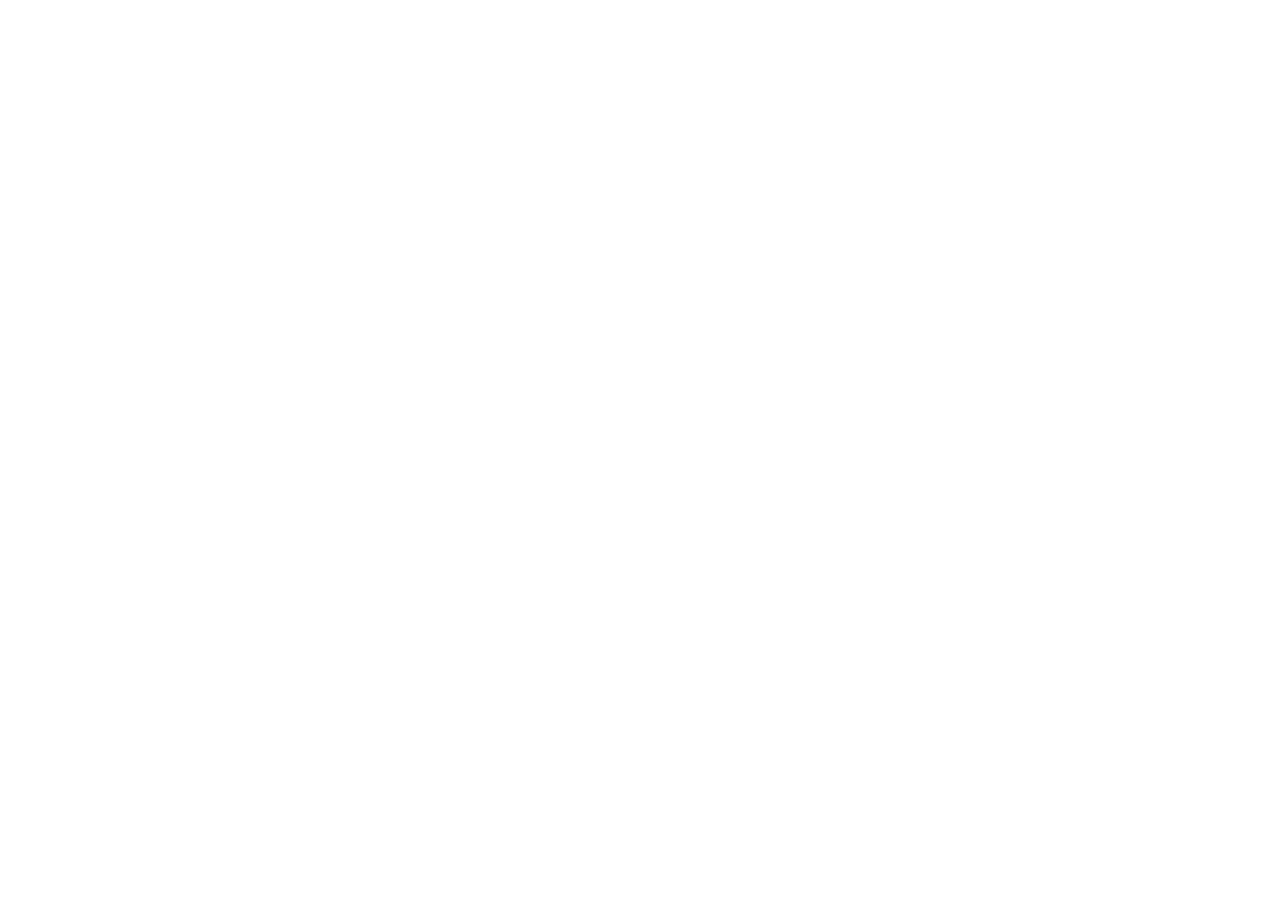
==== index.html @ 1a2c31b8 "init project" ====
<!DOCTYPE html>
<html lang="en">

<head>
    <meta charset="UTF-8">
    <meta name="viewport" content="width=device-width, initial-scale=1.0">
    <title>Document</title>
</head>

<body>

</body>

</html>
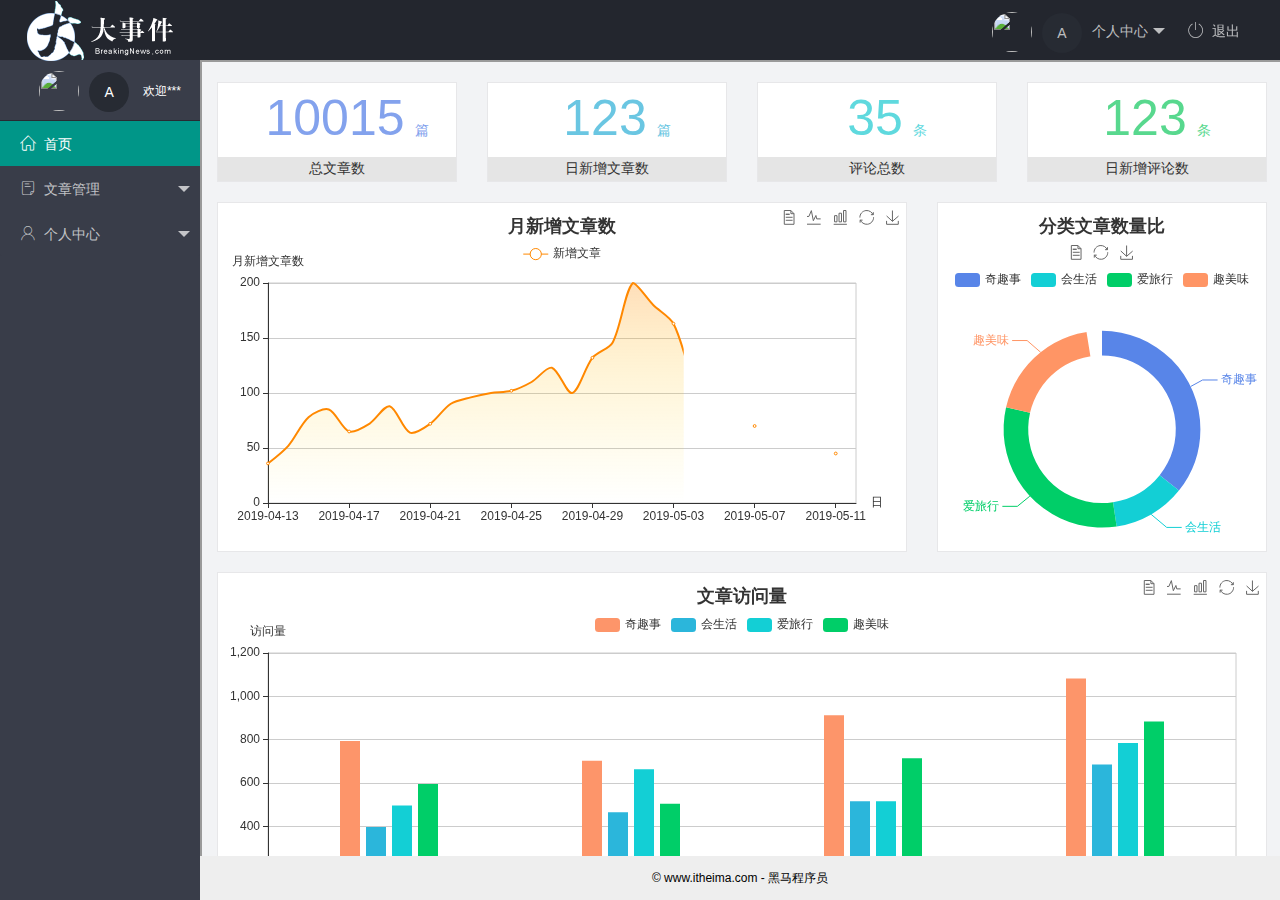
==== commit 92b104f8: "完成了主页功能" ====
--- a/index.html
+++ b/index.html
@@ -5,10 +5,79 @@
     <meta charset="UTF-8">
     <meta name="viewport" content="width=device-width, initial-scale=1.0">
     <title>Document</title>
+    <link rel="stylesheet" href="/assets/lib/layui/css/layui.css">
+    <link rel="stylesheet" href="/assets/fonts/iconfont.css">
+    <link rel="stylesheet" href="/assets/css/index.css">
 </head>
 
-<body>
+<body class="layui-layout-body">
+    <div class="layui-layout layui-layout-admin">
+        <div class="layui-header">
+            <div class="layui-logo"><img src="/assets/images/logo.png" alt=""></div>
+            <!-- 头部区域（可配合layui已有的水平导航） -->
+            <ul class="layui-nav layui-layout-right">
+                <li class="layui-nav-item">
+                    <a href="javascript:;" class="userinfo">
+                        <img src="http://t.cn/RCzsdCq" class="layui-nav-img"><span class="text_img">A</span>个人中心
+                    </a>
+                    <dl class="layui-nav-child">
+                        <dd><a href="">基本资料</a></dd>
+                        <dd><a href="">更换头像</a></dd>
+                        <dd><a href="">重置密码</a></dd>
+                    </dl>
+                </li>
+                <li class="layui-nav-item"><a href="javascript:;" id="exitBtn"><span class="iconfont icon-tuichu"></span>退出</a></li>
+            </ul>
+        </div>
 
+        <div class="layui-side layui-bg-black">
+            <div class="layui-side-scroll">
+                <!-- 左侧导航区域（可配合layui已有的垂直导航） -->
+                <div class="userinfo">
+                    <img src="http://t.cn/RCzsdCq" class="layui-nav-img"><span class="text_img">A</span>
+                    <span id="welcome">欢迎***</span>
+                </div>
+                <ul class="layui-nav layui-nav-tree" lay-filter="test" lay-shrink="all">
+                    <li class="layui-nav-item layui-this"><a href="/home/dashboard.html" target="fm"><span class="iconfont icon-home                     "></span>首页</a></li>
+                    <li class="layui-nav-item ">
+                        <a class="" href="javascript:;"><span class="iconfont icon-16"></span>文章管理</a>
+                        <dl class="layui-nav-child">
+                            <dd><a href="javascript:;"><i class="layui-icon layui-icon-app"></i>文章类别</a></dd>
+                            <dd>
+                                <a href="javascript:;"><i class="layui-icon layui-icon-app"></i>文章列表</a>
+                            </dd>
+                            <dd><a href="javascript:;"><i class="layui-icon layui-icon-app"></i>发布文章</a></dd>
+                        </dl>
+                    </li>
+                    <li class="layui-nav-item ">
+                        <a class="" href="javascript:;"><span class="iconfont icon-user"></span>个人中心</a>
+                        <dl class="layui-nav-child">
+                            <dd><a href="javascript:;"><i class="layui-icon layui-icon-app"></i>基本资料</a></dd>
+                            <dd>
+                                <a href="javascript:;"><i class="layui-icon layui-icon-app"></i>更换头像</a>
+                            </dd>
+                            <dd><a href="javascript:;"><i class="layui-icon layui-icon-app"></i>重置密码</a></dd>
+                        </dl>
+                    </li>
+                </ul>
+            </div>
+        </div>
+
+        <div class="layui-body">
+            <!-- 内容主体区域 -->
+            <iframe src="/home/dashboard.html" name="fm"></iframe>
+        </div>
+
+        <div class="layui-footer">
+            <!-- 底部固定区域 -->
+            © www.itheima.com - 黑马程序员
+        </div>
+    </div>
+    <script src="/assets/lib/layui/layui.all.js"></script>
+    <script src="/assets/lib/jquery.js"></script>
+    <script src="/assets/js/configAjaxOptions.js"></script>
+    <script src="/assets/js/index.js"></script>
 </body>
 
+
 </html>--- a/assets/lib/layui/css/layui.css
+++ b/assets/lib/layui/css/layui.css
@@ -0,0 +1,2 @@
+/** layui-v2.5.5 MIT License By https://www.layui.com */
+ .layui-inline,img{display:inline-block;vertical-align:middle}h1,h2,h3,h4,h5,h6{font-weight:400}.layui-edge,.layui-header,.layui-inline,.layui-main{position:relative}.layui-body,.layui-edge,.layui-elip{overflow:hidden}.layui-btn,.layui-edge,.layui-inline,img{vertical-align:middle}.layui-btn,.layui-disabled,.layui-icon,.layui-unselect{-moz-user-select:none;-webkit-user-select:none;-ms-user-select:none}.layui-elip,.layui-form-checkbox span,.layui-form-pane .layui-form-label{text-overflow:ellipsis;white-space:nowrap}.layui-breadcrumb,.layui-tree-btnGroup{visibility:hidden}blockquote,body,button,dd,div,dl,dt,form,h1,h2,h3,h4,h5,h6,input,li,ol,p,pre,td,textarea,th,ul{margin:0;padding:0;-webkit-tap-highlight-color:rgba(0,0,0,0)}a:active,a:hover{outline:0}img{border:none}li{list-style:none}table{border-collapse:collapse;border-spacing:0}h4,h5,h6{font-size:100%}button,input,optgroup,option,select,textarea{font-family:inherit;font-size:inherit;font-style:inherit;font-weight:inherit;outline:0}pre{white-space:pre-wrap;white-space:-moz-pre-wrap;white-space:-pre-wrap;white-space:-o-pre-wrap;word-wrap:break-word}body{line-height:24px;font:14px Helvetica Neue,Helvetica,PingFang SC,Tahoma,Arial,sans-serif}hr{height:1px;margin:10px 0;border:0;clear:both}a{color:#333;text-decoration:none}a:hover{color:#777}a cite{font-style:normal;*cursor:pointer}.layui-border-box,.layui-border-box *{box-sizing:border-box}.layui-box,.layui-box *{box-sizing:content-box}.layui-clear{clear:both;*zoom:1}.layui-clear:after{content:'\20';clear:both;*zoom:1;display:block;height:0}.layui-inline{*display:inline;*zoom:1}.layui-edge{display:inline-block;width:0;height:0;border-width:6px;border-style:dashed;border-color:transparent}.layui-edge-top{top:-4px;border-bottom-color:#999;border-bottom-style:solid}.layui-edge-right{border-left-color:#999;border-left-style:solid}.layui-edge-bottom{top:2px;border-top-color:#999;border-top-style:solid}.layui-edge-left{border-right-color:#999;border-right-style:solid}.layui-disabled,.layui-disabled:hover{color:#d2d2d2!important;cursor:not-allowed!important}.layui-circle{border-radius:100%}.layui-show{display:block!important}.layui-hide{display:none!important}@font-face{font-family:layui-icon;src:url(../font/iconfont.eot?v=250);src:url(../font/iconfont.eot?v=250#iefix) format('embedded-opentype'),url(../font/iconfont.woff2?v=250) format('woff2'),url(../font/iconfont.woff?v=250) format('woff'),url(../font/iconfont.ttf?v=250) format('truetype'),url(../font/iconfont.svg?v=250#layui-icon) format('svg')}.layui-icon{font-family:layui-icon!important;font-size:16px;font-style:normal;-webkit-font-smoothing:antialiased;-moz-osx-font-smoothing:grayscale}.layui-icon-reply-fill:before{content:"\e611"}.layui-icon-set-fill:before{content:"\e614"}.layui-icon-menu-fill:before{content:"\e60f"}.layui-icon-search:before{content:"\e615"}.layui-icon-share:before{content:"\e641"}.layui-icon-set-sm:before{content:"\e620"}.layui-icon-engine:before{content:"\e628"}.layui-icon-close:before{content:"\1006"}.layui-icon-close-fill:before{content:"\1007"}.layui-icon-chart-screen:before{content:"\e629"}.layui-icon-star:before{content:"\e600"}.layui-icon-circle-dot:before{content:"\e617"}.layui-icon-chat:before{content:"\e606"}.layui-icon-release:before{content:"\e609"}.layui-icon-list:before{content:"\e60a"}.layui-icon-chart:before{content:"\e62c"}.layui-icon-ok-circle:before{content:"\1005"}.layui-icon-layim-theme:before{content:"\e61b"}.layui-icon-table:before{content:"\e62d"}.layui-icon-right:before{content:"\e602"}.layui-icon-left:before{content:"\e603"}.layui-icon-cart-simple:before{content:"\e698"}.layui-icon-face-cry:before{content:"\e69c"}.layui-icon-face-smile:before{content:"\e6af"}.layui-icon-survey:before{content:"\e6b2"}.layui-icon-tree:before{content:"\e62e"}.layui-icon-upload-circle:before{content:"\e62f"}.layui-icon-add-circle:before{content:"\e61f"}.layui-icon-download-circle:before{content:"\e601"}.layui-icon-templeate-1:before{content:"\e630"}.layui-icon-util:before{content:"\e631"}.layui-icon-face-surprised:before{content:"\e664"}.layui-icon-edit:before{content:"\e642"}.layui-icon-speaker:before{content:"\e645"}.layui-icon-down:before{content:"\e61a"}.layui-icon-file:before{content:"\e621"}.layui-icon-layouts:before{content:"\e632"}.layui-icon-rate-half:before{content:"\e6c9"}.layui-icon-add-circle-fine:before{content:"\e608"}.layui-icon-prev-circle:before{content:"\e633"}.layui-icon-read:before{content:"\e705"}.layui-icon-404:before{content:"\e61c"}.layui-icon-carousel:before{content:"\e634"}.layui-icon-help:before{content:"\e607"}.layui-icon-code-circle:before{content:"\e635"}.layui-icon-water:before{content:"\e636"}.layui-icon-username:before{content:"\e66f"}.layui-icon-find-fill:before{content:"\e670"}.layui-icon-about:before{content:"\e60b"}.layui-icon-location:before{content:"\e715"}.layui-icon-up:before{content:"\e619"}.layui-icon-pause:before{content:"\e651"}.layui-icon-date:before{content:"\e637"}.layui-icon-layim-uploadfile:before{content:"\e61d"}.layui-icon-delete:before{content:"\e640"}.layui-icon-play:before{content:"\e652"}.layui-icon-top:before{content:"\e604"}.layui-icon-friends:before{content:"\e612"}.layui-icon-refresh-3:before{content:"\e9aa"}.layui-icon-ok:before{content:"\e605"}.layui-icon-layer:before{content:"\e638"}.layui-icon-face-smile-fine:before{content:"\e60c"}.layui-icon-dollar:before{content:"\e659"}.layui-icon-group:before{content:"\e613"}.layui-icon-layim-download:before{content:"\e61e"}.layui-icon-picture-fine:before{content:"\e60d"}.layui-icon-link:before{content:"\e64c"}.layui-icon-diamond:before{content:"\e735"}.layui-icon-log:before{content:"\e60e"}.layui-icon-rate-solid:before{content:"\e67a"}.layui-icon-fonts-del:before{content:"\e64f"}.layui-icon-unlink:before{content:"\e64d"}.layui-icon-fonts-clear:before{content:"\e639"}.layui-icon-triangle-r:before{content:"\e623"}.layui-icon-circle:before{content:"\e63f"}.layui-icon-radio:before{content:"\e643"}.layui-icon-align-center:before{content:"\e647"}.layui-icon-align-right:before{content:"\e648"}.layui-icon-align-left:before{content:"\e649"}.layui-icon-loading-1:before{content:"\e63e"}.layui-icon-return:before{content:"\e65c"}.layui-icon-fonts-strong:before{content:"\e62b"}.layui-icon-upload:before{content:"\e67c"}.layui-icon-dialogue:before{content:"\e63a"}.layui-icon-video:before{content:"\e6ed"}.layui-icon-headset:before{content:"\e6fc"}.layui-icon-cellphone-fine:before{content:"\e63b"}.layui-icon-add-1:before{content:"\e654"}.layui-icon-face-smile-b:before{content:"\e650"}.layui-icon-fonts-html:before{content:"\e64b"}.layui-icon-form:before{content:"\e63c"}.layui-icon-cart:before{content:"\e657"}.layui-icon-camera-fill:before{content:"\e65d"}.layui-icon-tabs:before{content:"\e62a"}.layui-icon-fonts-code:before{content:"\e64e"}.layui-icon-fire:before{content:"\e756"}.layui-icon-set:before{content:"\e716"}.layui-icon-fonts-u:before{content:"\e646"}.layui-icon-triangle-d:before{content:"\e625"}.layui-icon-tips:before{content:"\e702"}.layui-icon-picture:before{content:"\e64a"}.layui-icon-more-vertical:before{content:"\e671"}.layui-icon-flag:before{content:"\e66c"}.layui-icon-loading:before{content:"\e63d"}.layui-icon-fonts-i:before{content:"\e644"}.layui-icon-refresh-1:before{content:"\e666"}.layui-icon-rmb:before{content:"\e65e"}.layui-icon-home:before{content:"\e68e"}.layui-icon-user:before{content:"\e770"}.layui-icon-notice:before{content:"\e667"}.layui-icon-login-weibo:before{content:"\e675"}.layui-icon-voice:before{content:"\e688"}.layui-icon-upload-drag:before{content:"\e681"}.layui-icon-login-qq:before{content:"\e676"}.layui-icon-snowflake:before{content:"\e6b1"}.layui-icon-file-b:before{content:"\e655"}.layui-icon-template:before{content:"\e663"}.layui-icon-auz:before{content:"\e672"}.layui-icon-console:before{content:"\e665"}.layui-icon-app:before{content:"\e653"}.layui-icon-prev:before{content:"\e65a"}.layui-icon-website:before{content:"\e7ae"}.layui-icon-next:before{content:"\e65b"}.layui-icon-component:before{content:"\e857"}.layui-icon-more:before{content:"\e65f"}.layui-icon-login-wechat:before{content:"\e677"}.layui-icon-shrink-right:before{content:"\e668"}.layui-icon-spread-left:before{content:"\e66b"}.layui-icon-camera:before{content:"\e660"}.layui-icon-note:before{content:"\e66e"}.layui-icon-refresh:before{content:"\e669"}.layui-icon-female:before{content:"\e661"}.layui-icon-male:before{content:"\e662"}.layui-icon-password:before{content:"\e673"}.layui-icon-senior:before{content:"\e674"}.layui-icon-theme:before{content:"\e66a"}.layui-icon-tread:before{content:"\e6c5"}.layui-icon-praise:before{content:"\e6c6"}.layui-icon-star-fill:before{content:"\e658"}.layui-icon-rate:before{content:"\e67b"}.layui-icon-template-1:before{content:"\e656"}.layui-icon-vercode:before{content:"\e679"}.layui-icon-cellphone:before{content:"\e678"}.layui-icon-screen-full:before{content:"\e622"}.layui-icon-screen-restore:before{content:"\e758"}.layui-icon-cols:before{content:"\e610"}.layui-icon-export:before{content:"\e67d"}.layui-icon-print:before{content:"\e66d"}.layui-icon-slider:before{content:"\e714"}.layui-icon-addition:before{content:"\e624"}.layui-icon-subtraction:before{content:"\e67e"}.layui-icon-service:before{content:"\e626"}.layui-icon-transfer:before{content:"\e691"}.layui-main{width:1140px;margin:0 auto}.layui-header{z-index:1000;height:60px}.layui-header a:hover{transition:all .5s;-webkit-transition:all .5s}.layui-side{position:fixed;left:0;top:0;bottom:0;z-index:999;width:200px;overflow-x:hidden}.layui-side-scroll{position:relative;width:220px;height:100%;overflow-x:hidden}.layui-body{position:absolute;left:200px;right:0;top:0;bottom:0;z-index:998;width:auto;overflow-y:auto;box-sizing:border-box}.layui-layout-body{overflow:hidden}.layui-layout-admin .layui-header{background-color:#23262E}.layui-layout-admin .layui-side{top:60px;width:200px;overflow-x:hidden}.layui-layout-admin .layui-body{position:fixed;top:60px;bottom:44px}.layui-layout-admin .layui-main{width:auto;margin:0 15px}.layui-layout-admin .layui-footer{position:fixed;left:200px;right:0;bottom:0;height:44px;line-height:44px;padding:0 15px;background-color:#eee}.layui-layout-admin .layui-logo{position:absolute;left:0;top:0;width:200px;height:100%;line-height:60px;text-align:center;color:#009688;font-size:16px}.layui-layout-admin .layui-header .layui-nav{background:0 0}.layui-layout-left{position:absolute!important;left:200px;top:0}.layui-layout-right{position:absolute!important;right:0;top:0}.layui-container{position:relative;margin:0 auto;padding:0 15px;box-sizing:border-box}.layui-fluid{position:relative;margin:0 auto;padding:0 15px}.layui-row:after,.layui-row:before{content:'';display:block;clear:both}.layui-col-lg1,.layui-col-lg10,.layui-col-lg11,.layui-col-lg12,.layui-col-lg2,.layui-col-lg3,.layui-col-lg4,.layui-col-lg5,.layui-col-lg6,.layui-col-lg7,.layui-col-lg8,.layui-col-lg9,.layui-col-md1,.layui-col-md10,.layui-col-md11,.layui-col-md12,.layui-col-md2,.layui-col-md3,.layui-col-md4,.layui-col-md5,.layui-col-md6,.layui-col-md7,.layui-col-md8,.layui-col-md9,.layui-col-sm1,.layui-col-sm10,.layui-col-sm11,.layui-col-sm12,.layui-col-sm2,.layui-col-sm3,.layui-col-sm4,.layui-col-sm5,.layui-col-sm6,.layui-col-sm7,.layui-col-sm8,.layui-col-sm9,.layui-col-xs1,.layui-col-xs10,.layui-col-xs11,.layui-col-xs12,.layui-col-xs2,.layui-col-xs3,.layui-col-xs4,.layui-col-xs5,.layui-col-xs6,.layui-col-xs7,.layui-col-xs8,.layui-col-xs9{position:relative;display:block;box-sizing:border-box}.layui-col-xs1,.layui-col-xs10,.layui-col-xs11,.layui-col-xs12,.layui-col-xs2,.layui-col-xs3,.layui-col-xs4,.layui-col-xs5,.layui-col-xs6,.layui-col-xs7,.layui-col-xs8,.layui-col-xs9{float:left}.layui-col-xs1{width:8.33333333%}.layui-col-xs2{width:16.66666667%}.layui-col-xs3{width:25%}.layui-col-xs4{width:33.33333333%}.layui-col-xs5{width:41.66666667%}.layui-col-xs6{width:50%}.layui-col-xs7{width:58.33333333%}.layui-col-xs8{width:66.66666667%}.layui-col-xs9{width:75%}.layui-col-xs10{width:83.33333333%}.layui-col-xs11{width:91.66666667%}.layui-col-xs12{width:100%}.layui-col-xs-offset1{margin-left:8.33333333%}.layui-col-xs-offset2{margin-left:16.66666667%}.layui-col-xs-offset3{margin-left:25%}.layui-col-xs-offset4{margin-left:33.33333333%}.layui-col-xs-offset5{margin-left:41.66666667%}.layui-col-xs-offset6{margin-left:50%}.layui-col-xs-offset7{margin-left:58.33333333%}.layui-col-xs-offset8{margin-left:66.66666667%}.layui-col-xs-offset9{margin-left:75%}.layui-col-xs-offset10{margin-left:83.33333333%}.layui-col-xs-offset11{margin-left:91.66666667%}.layui-col-xs-offset12{margin-left:100%}@media screen and (max-width:768px){.layui-hide-xs{display:none!important}.layui-show-xs-block{display:block!important}.layui-show-xs-inline{display:inline!important}.layui-show-xs-inline-block{display:inline-block!important}}@media screen and (min-width:768px){.layui-container{width:750px}.layui-hide-sm{display:none!important}.layui-show-sm-block{display:block!important}.layui-show-sm-inline{display:inline!important}.layui-show-sm-inline-block{display:inline-block!important}.layui-col-sm1,.layui-col-sm10,.layui-col-sm11,.layui-col-sm12,.layui-col-sm2,.layui-col-sm3,.layui-col-sm4,.layui-col-sm5,.layui-col-sm6,.layui-col-sm7,.layui-col-sm8,.layui-col-sm9{float:left}.layui-col-sm1{width:8.33333333%}.layui-col-sm2{width:16.66666667%}.layui-col-sm3{width:25%}.layui-col-sm4{width:33.33333333%}.layui-col-sm5{width:41.66666667%}.layui-col-sm6{width:50%}.layui-col-sm7{width:58.33333333%}.layui-col-sm8{width:66.66666667%}.layui-col-sm9{width:75%}.layui-col-sm10{width:83.33333333%}.layui-col-sm11{width:91.66666667%}.layui-col-sm12{width:100%}.layui-col-sm-offset1{margin-left:8.33333333%}.layui-col-sm-offset2{margin-left:16.66666667%}.layui-col-sm-offset3{margin-left:25%}.layui-col-sm-offset4{margin-left:33.33333333%}.layui-col-sm-offset5{margin-left:41.66666667%}.layui-col-sm-offset6{margin-left:50%}.layui-col-sm-offset7{margin-left:58.33333333%}.layui-col-sm-offset8{margin-left:66.66666667%}.layui-col-sm-offset9{margin-left:75%}.layui-col-sm-offset10{margin-left:83.33333333%}.layui-col-sm-offset11{margin-left:91.66666667%}.layui-col-sm-offset12{margin-left:100%}}@media screen and (min-width:992px){.layui-container{width:970px}.layui-hide-md{display:none!important}.layui-show-md-block{display:block!important}.layui-show-md-inline{display:inline!important}.layui-show-md-inline-block{display:inline-block!important}.layui-col-md1,.layui-col-md10,.layui-col-md11,.layui-col-md12,.layui-col-md2,.layui-col-md3,.layui-col-md4,.layui-col-md5,.layui-col-md6,.layui-col-md7,.layui-col-md8,.layui-col-md9{float:left}.layui-col-md1{width:8.33333333%}.layui-col-md2{width:16.66666667%}.layui-col-md3{width:25%}.layui-col-md4{width:33.33333333%}.layui-col-md5{width:41.66666667%}.layui-col-md6{width:50%}.layui-col-md7{width:58.33333333%}.layui-col-md8{width:66.66666667%}.layui-col-md9{width:75%}.layui-col-md10{width:83.33333333%}.layui-col-md11{width:91.66666667%}.layui-col-md12{width:100%}.layui-col-md-offset1{margin-left:8.33333333%}.layui-col-md-offset2{margin-left:16.66666667%}.layui-col-md-offset3{margin-left:25%}.layui-col-md-offset4{margin-left:33.33333333%}.layui-col-md-offset5{margin-left:41.66666667%}.layui-col-md-offset6{margin-left:50%}.layui-col-md-offset7{margin-left:58.33333333%}.layui-col-md-offset8{margin-left:66.66666667%}.layui-col-md-offset9{margin-left:75%}.layui-col-md-offset10{margin-left:83.33333333%}.layui-col-md-offset11{margin-left:91.66666667%}.layui-col-md-offset12{margin-left:100%}}@media screen and (min-width:1200px){.layui-container{width:1170px}.layui-hide-lg{display:none!important}.layui-show-lg-block{display:block!important}.layui-show-lg-inline{display:inline!important}.layui-show-lg-inline-block{display:inline-block!important}.layui-col-lg1,.layui-col-lg10,.layui-col-lg11,.layui-col-lg12,.layui-col-lg2,.layui-col-lg3,.layui-col-lg4,.layui-col-lg5,.layui-col-lg6,.layui-col-lg7,.layui-col-lg8,.layui-col-lg9{float:left}.layui-col-lg1{width:8.33333333%}.layui-col-lg2{width:16.66666667%}.layui-col-lg3{width:25%}.layui-col-lg4{width:33.33333333%}.layui-col-lg5{width:41.66666667%}.layui-col-lg6{width:50%}.layui-col-lg7{width:58.33333333%}.layui-col-lg8{width:66.66666667%}.layui-col-lg9{width:75%}.layui-col-lg10{width:83.33333333%}.layui-col-lg11{width:91.66666667%}.layui-col-lg12{width:100%}.layui-col-lg-offset1{margin-left:8.33333333%}.layui-col-lg-offset2{margin-left:16.66666667%}.layui-col-lg-offset3{margin-left:25%}.layui-col-lg-offset4{margin-left:33.33333333%}.layui-col-lg-offset5{margin-left:41.66666667%}.layui-col-lg-offset6{margin-left:50%}.layui-col-lg-offset7{margin-left:58.33333333%}.layui-col-lg-offset8{margin-left:66.66666667%}.layui-col-lg-offset9{margin-left:75%}.layui-col-lg-offset10{margin-left:83.33333333%}.layui-col-lg-offset11{margin-left:91.66666667%}.layui-col-lg-offset12{margin-left:100%}}.layui-col-space1{margin:-.5px}.layui-col-space1>*{padding:.5px}.layui-col-space3{margin:-1.5px}.layui-col-space3>*{padding:1.5px}.layui-col-space5{margin:-2.5px}.layui-col-space5>*{padding:2.5px}.layui-col-space8{margin:-3.5px}.layui-col-space8>*{padding:3.5px}.layui-col-space10{margin:-5px}.layui-col-space10>*{padding:5px}.layui-col-space12{margin:-6px}.layui-col-space12>*{padding:6px}.layui-col-space15{margin:-7.5px}.layui-col-space15>*{padding:7.5px}.layui-col-space18{margin:-9px}.layui-col-space18>*{padding:9px}.layui-col-space20{margin:-10px}.layui-col-space20>*{padding:10px}.layui-col-space22{margin:-11px}.layui-col-space22>*{padding:11px}.layui-col-space25{margin:-12.5px}.layui-col-space25>*{padding:12.5px}.layui-col-space30{margin:-15px}.layui-col-space30>*{padding:15px}.layui-btn,.layui-input,.layui-select,.layui-textarea,.layui-upload-button{outline:0;-webkit-appearance:none;transition:all .3s;-webkit-transition:all .3s;box-sizing:border-box}.layui-elem-quote{margin-bottom:10px;padding:15px;line-height:22px;border-left:5px solid #009688;border-radius:0 2px 2px 0;background-color:#f2f2f2}.layui-quote-nm{border-style:solid;border-width:1px 1px 1px 5px;background:0 0}.layui-elem-field{margin-bottom:10px;padding:0;border-width:1px;border-style:solid}.layui-elem-field legend{margin-left:20px;padding:0 10px;font-size:20px;font-weight:300}.layui-field-title{margin:10px 0 20px;border-width:1px 0 0}.layui-field-box{padding:10px 15px}.layui-field-title .layui-field-box{padding:10px 0}.layui-progress{position:relative;height:6px;border-radius:20px;background-color:#e2e2e2}.layui-progress-bar{position:absolute;left:0;top:0;width:0;max-width:100%;height:6px;border-radius:20px;text-align:right;background-color:#5FB878;transition:all .3s;-webkit-transition:all .3s}.layui-progress-big,.layui-progress-big .layui-progress-bar{height:18px;line-height:18px}.layui-progress-text{position:relative;top:-20px;line-height:18px;font-size:12px;color:#666}.layui-progress-big .layui-progress-text{position:static;padding:0 10px;color:#fff}.layui-collapse{border-width:1px;border-style:solid;border-radius:2px}.layui-colla-content,.layui-colla-item{border-top-width:1px;border-top-style:solid}.layui-colla-item:first-child{border-top:none}.layui-colla-title{position:relative;height:42px;line-height:42px;padding:0 15px 0 35px;color:#333;background-color:#f2f2f2;cursor:pointer;font-size:14px;overflow:hidden}.layui-colla-content{display:none;padding:10px 15px;line-height:22px;color:#666}.layui-colla-icon{position:absolute;left:15px;top:0;font-size:14px}.layui-card{margin-bottom:15px;border-radius:2px;background-color:#fff;box-shadow:0 1px 2px 0 rgba(0,0,0,.05)}.layui-card:last-child{margin-bottom:0}.layui-card-header{position:relative;height:42px;line-height:42px;padding:0 15px;border-bottom:1px solid #f6f6f6;color:#333;border-radius:2px 2px 0 0;font-size:14px}.layui-bg-black,.layui-bg-blue,.layui-bg-cyan,.layui-bg-green,.layui-bg-orange,.layui-bg-red{color:#fff!important}.layui-card-body{position:relative;padding:10px 15px;line-height:24px}.layui-card-body[pad15]{padding:15px}.layui-card-body[pad20]{padding:20px}.layui-card-body .layui-table{margin:5px 0}.layui-card .layui-tab{margin:0}.layui-panel-window{position:relative;padding:15px;border-radius:0;border-top:5px solid #E6E6E6;background-color:#fff}.layui-auxiliar-moving{position:fixed;left:0;right:0;top:0;bottom:0;width:100%;height:100%;background:0 0;z-index:9999999999}.layui-form-label,.layui-form-mid,.layui-form-select,.layui-input-block,.layui-input-inline,.layui-textarea{position:relative}.layui-bg-red{background-color:#FF5722!important}.layui-bg-orange{background-color:#FFB800!important}.layui-bg-green{background-color:#009688!important}.layui-bg-cyan{background-color:#2F4056!important}.layui-bg-blue{background-color:#1E9FFF!important}.layui-bg-black{background-color:#393D49!important}.layui-bg-gray{background-color:#eee!important;color:#666!important}.layui-badge-rim,.layui-colla-content,.layui-colla-item,.layui-collapse,.layui-elem-field,.layui-form-pane .layui-form-item[pane],.layui-form-pane .layui-form-label,.layui-input,.layui-layedit,.layui-layedit-tool,.layui-quote-nm,.layui-select,.layui-tab-bar,.layui-tab-card,.layui-tab-title,.layui-tab-title .layui-this:after,.layui-textarea{border-color:#e6e6e6}.layui-timeline-item:before,hr{background-color:#e6e6e6}.layui-text{line-height:22px;font-size:14px;color:#666}.layui-text h1,.layui-text h2,.layui-text h3{font-weight:500;color:#333}.layui-text h1{font-size:30px}.layui-text h2{font-size:24px}.layui-text h3{font-size:18px}.layui-text a:not(.layui-btn){color:#01AAED}.layui-text a:not(.layui-btn):hover{text-decoration:underline}.layui-text ul{padding:5px 0 5px 15px}.layui-text ul li{margin-top:5px;list-style-type:disc}.layui-text em,.layui-word-aux{color:#999!important;padding:0 5px!important}.layui-btn{display:inline-block;height:38px;line-height:38px;padding:0 18px;background-color:#009688;color:#fff;white-space:nowrap;text-align:center;font-size:14px;border:none;border-radius:2px;cursor:pointer}.layui-btn:hover{opacity:.8;filter:alpha(opacity=80);color:#fff}.layui-btn:active{opacity:1;filter:alpha(opacity=100)}.layui-btn+.layui-btn{margin-left:10px}.layui-btn-container{font-size:0}.layui-btn-container .layui-btn{margin-right:10px;margin-bottom:10px}.layui-btn-container .layui-btn+.layui-btn{margin-left:0}.layui-table .layui-btn-container .layui-btn{margin-bottom:9px}.layui-btn-radius{border-radius:100px}.layui-btn .layui-icon{margin-right:3px;font-size:18px;vertical-align:bottom;vertical-align:middle\9}.layui-btn-primary{border:1px solid #C9C9C9;background-color:#fff;color:#555}.layui-btn-primary:hover{border-color:#009688;color:#333}.layui-btn-normal{background-color:#1E9FFF}.layui-btn-warm{background-color:#FFB800}.layui-btn-danger{background-color:#FF5722}.layui-btn-checked{background-color:#5FB878}.layui-btn-disabled,.layui-btn-disabled:active,.layui-btn-disabled:hover{border:1px solid #e6e6e6;background-color:#FBFBFB;color:#C9C9C9;cursor:not-allowed;opacity:1}.layui-btn-lg{height:44px;line-height:44px;padding:0 25px;font-size:16px}.layui-btn-sm{height:30px;line-height:30px;padding:0 10px;font-size:12px}.layui-btn-sm i{font-size:16px!important}.layui-btn-xs{height:22px;line-height:22px;padding:0 5px;font-size:12px}.layui-btn-xs i{font-size:14px!important}.layui-btn-group{display:inline-block;vertical-align:middle;font-size:0}.layui-btn-group .layui-btn{margin-left:0!important;margin-right:0!important;border-left:1px solid rgba(255,255,255,.5);border-radius:0}.layui-btn-group .layui-btn-primary{border-left:none}.layui-btn-group .layui-btn-primary:hover{border-color:#C9C9C9;color:#009688}.layui-btn-group .layui-btn:first-child{border-left:none;border-radius:2px 0 0 2px}.layui-btn-group .layui-btn-primary:first-child{border-left:1px solid #c9c9c9}.layui-btn-group .layui-btn:last-child{border-radius:0 2px 2px 0}.layui-btn-group .layui-btn+.layui-btn{margin-left:0}.layui-btn-group+.layui-btn-group{margin-left:10px}.layui-btn-fluid{width:100%}.layui-input,.layui-select,.layui-textarea{height:38px;line-height:1.3;line-height:38px\9;border-width:1px;border-style:solid;background-color:#fff;border-radius:2px}.layui-input::-webkit-input-placeholder,.layui-select::-webkit-input-placeholder,.layui-textarea::-webkit-input-placeholder{line-height:1.3}.layui-input,.layui-textarea{display:block;width:100%;padding-left:10px}.layui-input:hover,.layui-textarea:hover{border-color:#D2D2D2!important}.layui-input:focus,.layui-textarea:focus{border-color:#C9C9C9!important}.layui-textarea{min-height:100px;height:auto;line-height:20px;padding:6px 10px;resize:vertical}.layui-select{padding:0 10px}.layui-form input[type=checkbox],.layui-form input[type=radio],.layui-form select{display:none}.layui-form [lay-ignore]{display:initial}.layui-form-item{margin-bottom:15px;clear:both;*zoom:1}.layui-form-item:after{content:'\20';clear:both;*zoom:1;display:block;height:0}.layui-form-label{float:left;display:block;padding:9px 15px;width:80px;font-weight:400;line-height:20px;text-align:right}.layui-form-label-col{display:block;float:none;padding:9px 0;line-height:20px;text-align:left}.layui-form-item .layui-inline{margin-bottom:5px;margin-right:10px}.layui-input-block{margin-left:110px;min-height:36px}.layui-input-inline{display:inline-block;vertical-align:middle}.layui-form-item .layui-input-inline{float:left;width:190px;margin-right:10px}.layui-form-text .layui-input-inline{width:auto}.layui-form-mid{float:left;display:block;padding:9px 0!important;line-height:20px;margin-right:10px}.layui-form-danger+.layui-form-select .layui-input,.layui-form-danger:focus{border-color:#FF5722!important}.layui-form-select .layui-input{padding-right:30px;cursor:pointer}.layui-form-select .layui-edge{position:absolute;right:10px;top:50%;margin-top:-3px;cursor:pointer;border-width:6px;border-top-color:#c2c2c2;border-top-style:solid;transition:all .3s;-webkit-transition:all .3s}.layui-form-select dl{display:none;position:absolute;left:0;top:42px;padding:5px 0;z-index:899;min-width:100%;border:1px solid #d2d2d2;max-height:300px;overflow-y:auto;background-color:#fff;border-radius:2px;box-shadow:0 2px 4px rgba(0,0,0,.12);box-sizing:border-box}.layui-form-select dl dd,.layui-form-select dl dt{padding:0 10px;line-height:36px;white-space:nowrap;overflow:hidden;text-overflow:ellipsis}.layui-form-select dl dt{font-size:12px;color:#999}.layui-form-select dl dd{cursor:pointer}.layui-form-select dl dd:hover{background-color:#f2f2f2;-webkit-transition:.5s all;transition:.5s all}.layui-form-select .layui-select-group dd{padding-left:20px}.layui-form-select dl dd.layui-select-tips{padding-left:10px!important;color:#999}.layui-form-select dl dd.layui-this{background-color:#5FB878;color:#fff}.layui-form-checkbox,.layui-form-select dl dd.layui-disabled{background-color:#fff}.layui-form-selected dl{display:block}.layui-form-checkbox,.layui-form-checkbox *,.layui-form-switch{display:inline-block;vertical-align:middle}.layui-form-selected .layui-edge{margin-top:-9px;-webkit-transform:rotate(180deg);transform:rotate(180deg);margin-top:-3px\9}:root .layui-form-selected .layui-edge{margin-top:-9px\0/IE9}.layui-form-selectup dl{top:auto;bottom:42px}.layui-select-none{margin:5px 0;text-align:center;color:#999}.layui-select-disabled .layui-disabled{border-color:#eee!important}.layui-select-disabled .layui-edge{border-top-color:#d2d2d2}.layui-form-checkbox{position:relative;height:30px;line-height:30px;margin-right:10px;padding-right:30px;cursor:pointer;font-size:0;-webkit-transition:.1s linear;transition:.1s linear;box-sizing:border-box}.layui-form-checkbox span{padding:0 10px;height:100%;font-size:14px;border-radius:2px 0 0 2px;background-color:#d2d2d2;color:#fff;overflow:hidden}.layui-form-checkbox:hover span{background-color:#c2c2c2}.layui-form-checkbox i{position:absolute;right:0;top:0;width:30px;height:28px;border:1px solid #d2d2d2;border-left:none;border-radius:0 2px 2px 0;color:#fff;font-size:20px;text-align:center}.layui-form-checkbox:hover i{border-color:#c2c2c2;color:#c2c2c2}.layui-form-checked,.layui-form-checked:hover{border-color:#5FB878}.layui-form-checked span,.layui-form-checked:hover span{background-color:#5FB878}.layui-form-checked i,.layui-form-checked:hover i{color:#5FB878}.layui-form-item .layui-form-checkbox{margin-top:4px}.layui-form-checkbox[lay-skin=primary]{height:auto!important;line-height:normal!important;min-width:18px;min-height:18px;border:none!important;margin-right:0;padding-left:28px;padding-right:0;background:0 0}.layui-form-checkbox[lay-skin=primary] span{padding-left:0;padding-right:15px;line-height:18px;background:0 0;color:#666}.layui-form-checkbox[lay-skin=primary] i{right:auto;left:0;width:16px;height:16px;line-height:16px;border:1px solid #d2d2d2;font-size:12px;border-radius:2px;background-color:#fff;-webkit-transition:.1s linear;transition:.1s linear}.layui-form-checkbox[lay-skin=primary]:hover i{border-color:#5FB878;color:#fff}.layui-form-checked[lay-skin=primary] i{border-color:#5FB878!important;background-color:#5FB878;color:#fff}.layui-checkbox-disbaled[lay-skin=primary] span{background:0 0!important;color:#c2c2c2}.layui-checkbox-disbaled[lay-skin=primary]:hover i{border-color:#d2d2d2}.layui-form-item .layui-form-checkbox[lay-skin=primary]{margin-top:10px}.layui-form-switch{position:relative;height:22px;line-height:22px;min-width:35px;padding:0 5px;margin-top:8px;border:1px solid #d2d2d2;border-radius:20px;cursor:pointer;background-color:#fff;-webkit-transition:.1s linear;transition:.1s linear}.layui-form-switch i{position:absolute;left:5px;top:3px;width:16px;height:16px;border-radius:20px;background-color:#d2d2d2;-webkit-transition:.1s linear;transition:.1s linear}.layui-form-switch em{position:relative;top:0;width:25px;margin-left:21px;padding:0!important;text-align:center!important;color:#999!important;font-style:normal!important;font-size:12px}.layui-form-onswitch{border-color:#5FB878;background-color:#5FB878}.layui-checkbox-disbaled,.layui-checkbox-disbaled i{border-color:#e2e2e2!important}.layui-form-onswitch i{left:100%;margin-left:-21px;background-color:#fff}.layui-form-onswitch em{margin-left:5px;margin-right:21px;color:#fff!important}.layui-checkbox-disbaled span{background-color:#e2e2e2!important}.layui-checkbox-disbaled:hover i{color:#fff!important}[lay-radio]{display:none}.layui-form-radio,.layui-form-radio *{display:inline-block;vertical-align:middle}.layui-form-radio{line-height:28px;margin:6px 10px 0 0;padding-right:10px;cursor:pointer;font-size:0}.layui-form-radio *{font-size:14px}.layui-form-radio>i{margin-right:8px;font-size:22px;color:#c2c2c2}.layui-form-radio>i:hover,.layui-form-radioed>i{color:#5FB878}.layui-radio-disbaled>i{color:#e2e2e2!important}.layui-form-pane .layui-form-label{width:110px;padding:8px 15px;height:38px;line-height:20px;border-width:1px;border-style:solid;border-radius:2px 0 0 2px;text-align:center;background-color:#FBFBFB;overflow:hidden;box-sizing:border-box}.layui-form-pane .layui-input-inline{margin-left:-1px}.layui-form-pane .layui-input-block{margin-left:110px;left:-1px}.layui-form-pane .layui-input{border-radius:0 2px 2px 0}.layui-form-pane .layui-form-text .layui-form-label{float:none;width:100%;border-radius:2px;box-sizing:border-box;text-align:left}.layui-form-pane .layui-form-text .layui-input-inline{display:block;margin:0;top:-1px;clear:both}.layui-form-pane .layui-form-text .layui-input-block{margin:0;left:0;top:-1px}.layui-form-pane .layui-form-text .layui-textarea{min-height:100px;border-radius:0 0 2px 2px}.layui-form-pane .layui-form-checkbox{margin:4px 0 4px 10px}.layui-form-pane .layui-form-radio,.layui-form-pane .layui-form-switch{margin-top:6px;margin-left:10px}.layui-form-pane .layui-form-item[pane]{position:relative;border-width:1px;border-style:solid}.layui-form-pane .layui-form-item[pane] .layui-form-label{position:absolute;left:0;top:0;height:100%;border-width:0 1px 0 0}.layui-form-pane .layui-form-item[pane] .layui-input-inline{margin-left:110px}@media screen and (max-width:450px){.layui-form-item .layui-form-label{text-overflow:ellipsis;overflow:hidden;white-space:nowrap}.layui-form-item .layui-inline{display:block;margin-right:0;margin-bottom:20px;clear:both}.layui-form-item .layui-inline:after{content:'\20';clear:both;display:block;height:0}.layui-form-item .layui-input-inline{display:block;float:none;left:-3px;width:auto;margin:0 0 10px 112px}.layui-form-item .layui-input-inline+.layui-form-mid{margin-left:110px;top:-5px;padding:0}.layui-form-item .layui-form-checkbox{margin-right:5px;margin-bottom:5px}}.layui-layedit{border-width:1px;border-style:solid;border-radius:2px}.layui-layedit-tool{padding:3px 5px;border-bottom-width:1px;border-bottom-style:solid;font-size:0}.layedit-tool-fixed{position:fixed;top:0;border-top:1px solid #e2e2e2}.layui-layedit-tool .layedit-tool-mid,.layui-layedit-tool .layui-icon{display:inline-block;vertical-align:middle;text-align:center;font-size:14px}.layui-layedit-tool .layui-icon{position:relative;width:32px;height:30px;line-height:30px;margin:3px 5px;color:#777;cursor:pointer;border-radius:2px}.layui-layedit-tool .layui-icon:hover{color:#393D49}.layui-layedit-tool .layui-icon:active{color:#000}.layui-layedit-tool .layedit-tool-active{background-color:#e2e2e2;color:#000}.layui-layedit-tool .layui-disabled,.layui-layedit-tool .layui-disabled:hover{color:#d2d2d2;cursor:not-allowed}.layui-layedit-tool .layedit-tool-mid{width:1px;height:18px;margin:0 10px;background-color:#d2d2d2}.layedit-tool-html{width:50px!important;font-size:30px!important}.layedit-tool-b,.layedit-tool-code,.layedit-tool-help{font-size:16px!important}.layedit-tool-d,.layedit-tool-face,.layedit-tool-image,.layedit-tool-unlink{font-size:18px!important}.layedit-tool-image input{position:absolute;font-size:0;left:0;top:0;width:100%;height:100%;opacity:.01;filter:Alpha(opacity=1);cursor:pointer}.layui-layedit-iframe iframe{display:block;width:100%}#LAY_layedit_code{overflow:hidden}.layui-laypage{display:inline-block;*display:inline;*zoom:1;vertical-align:middle;margin:10px 0;font-size:0}.layui-laypage>a:first-child,.layui-laypage>a:first-child em{border-radius:2px 0 0 2px}.layui-laypage>a:last-child,.layui-laypage>a:last-child em{border-radius:0 2px 2px 0}.layui-laypage>:first-child{margin-left:0!important}.layui-laypage>:last-child{margin-right:0!important}.layui-laypage a,.layui-laypage button,.layui-laypage input,.layui-laypage select,.layui-laypage span{border:1px solid #e2e2e2}.layui-laypage a,.layui-laypage span{display:inline-block;*display:inline;*zoom:1;vertical-align:middle;padding:0 15px;height:28px;line-height:28px;margin:0 -1px 5px 0;background-color:#fff;color:#333;font-size:12px}.layui-flow-more a *,.layui-laypage input,.layui-table-view select[lay-ignore]{display:inline-block}.layui-laypage a:hover{color:#009688}.layui-laypage em{font-style:normal}.layui-laypage .layui-laypage-spr{color:#999;font-weight:700}.layui-laypage a{text-decoration:none}.layui-laypage .layui-laypage-curr{position:relative}.layui-laypage .layui-laypage-curr em{position:relative;color:#fff}.layui-laypage .layui-laypage-curr .layui-laypage-em{position:absolute;left:-1px;top:-1px;padding:1px;width:100%;height:100%;background-color:#009688}.layui-laypage-em{border-radius:2px}.layui-laypage-next em,.layui-laypage-prev em{font-family:Sim sun;font-size:16px}.layui-laypage .layui-laypage-count,.layui-laypage .layui-laypage-limits,.layui-laypage .layui-laypage-refresh,.layui-laypage .layui-laypage-skip{margin-left:10px;margin-right:10px;padding:0;border:none}.layui-laypage .layui-laypage-limits,.layui-laypage .layui-laypage-refresh{vertical-align:top}.layui-laypage .layui-laypage-refresh i{font-size:18px;cursor:pointer}.layui-laypage select{height:22px;padding:3px;border-radius:2px;cursor:pointer}.layui-laypage .layui-laypage-skip{height:30px;line-height:30px;color:#999}.layui-laypage button,.layui-laypage input{height:30px;line-height:30px;border-radius:2px;vertical-align:top;background-color:#fff;box-sizing:border-box}.layui-laypage input{width:40px;margin:0 10px;padding:0 3px;text-align:center}.layui-laypage input:focus,.layui-laypage select:focus{border-color:#009688!important}.layui-laypage button{margin-left:10px;padding:0 10px;cursor:pointer}.layui-table,.layui-table-view{margin:10px 0}.layui-flow-more{margin:10px 0;text-align:center;color:#999;font-size:14px}.layui-flow-more a{height:32px;line-height:32px}.layui-flow-more a *{vertical-align:top}.layui-flow-more a cite{padding:0 20px;border-radius:3px;background-color:#eee;color:#333;font-style:normal}.layui-flow-more a cite:hover{opacity:.8}.layui-flow-more a i{font-size:30px;color:#737383}.layui-table{width:100%;background-color:#fff;color:#666}.layui-table tr{transition:all .3s;-webkit-transition:all .3s}.layui-table th{text-align:left;font-weight:400}.layui-table tbody tr:hover,.layui-table thead tr,.layui-table-click,.layui-table-header,.layui-table-hover,.layui-table-mend,.layui-table-patch,.layui-table-tool,.layui-table-total,.layui-table-total tr,.layui-table[lay-even] tr:nth-child(even){background-color:#f2f2f2}.layui-table td,.layui-table th,.layui-table-col-set,.layui-table-fixed-r,.layui-table-grid-down,.layui-table-header,.layui-table-page,.layui-table-tips-main,.layui-table-tool,.layui-table-total,.layui-table-view,.layui-table[lay-skin=line],.layui-table[lay-skin=row]{border-width:1px;border-style:solid;border-color:#e6e6e6}.layui-table td,.layui-table th{position:relative;padding:9px 15px;min-height:20px;line-height:20px;font-size:14px}.layui-table[lay-skin=line] td,.layui-table[lay-skin=line] th{border-width:0 0 1px}.layui-table[lay-skin=row] td,.layui-table[lay-skin=row] th{border-width:0 1px 0 0}.layui-table[lay-skin=nob] td,.layui-table[lay-skin=nob] th{border:none}.layui-table img{max-width:100px}.layui-table[lay-size=lg] td,.layui-table[lay-size=lg] th{padding:15px 30px}.layui-table-view .layui-table[lay-size=lg] .layui-table-cell{height:40px;line-height:40px}.layui-table[lay-size=sm] td,.layui-table[lay-size=sm] th{font-size:12px;padding:5px 10px}.layui-table-view .layui-table[lay-size=sm] .layui-table-cell{height:20px;line-height:20px}.layui-table[lay-data]{display:none}.layui-table-box{position:relative;overflow:hidden}.layui-table-view .layui-table{position:relative;width:auto;margin:0}.layui-table-view .layui-table[lay-skin=line]{border-width:0 1px 0 0}.layui-table-view .layui-table[lay-skin=row]{border-width:0 0 1px}.layui-table-view .layui-table td,.layui-table-view .layui-table th{padding:5px 0;border-top:none;border-left:none}.layui-table-view .layui-table th.layui-unselect .layui-table-cell span{cursor:pointer}.layui-table-view .layui-table td{cursor:default}.layui-table-view .layui-table td[data-edit=text]{cursor:text}.layui-table-view .layui-form-checkbox[lay-skin=primary] i{width:18px;height:18px}.layui-table-view .layui-form-radio{line-height:0;padding:0}.layui-table-view .layui-form-radio>i{margin:0;font-size:20px}.layui-table-init{position:absolute;left:0;top:0;width:100%;height:100%;text-align:center;z-index:110}.layui-table-init .layui-icon{position:absolute;left:50%;top:50%;margin:-15px 0 0 -15px;font-size:30px;color:#c2c2c2}.layui-table-header{border-width:0 0 1px;overflow:hidden}.layui-table-header .layui-table{margin-bottom:-1px}.layui-table-tool .layui-inline[lay-event]{position:relative;width:26px;height:26px;padding:5px;line-height:16px;margin-right:10px;text-align:center;color:#333;border:1px solid #ccc;cursor:pointer;-webkit-transition:.5s all;transition:.5s all}.layui-table-tool .layui-inline[lay-event]:hover{border:1px solid #999}.layui-table-tool-temp{padding-right:120px}.layui-table-tool-self{position:absolute;right:17px;top:10px}.layui-table-tool .layui-table-tool-self .layui-inline[lay-event]{margin:0 0 0 10px}.layui-table-tool-panel{position:absolute;top:29px;left:-1px;padding:5px 0;min-width:150px;min-height:40px;border:1px solid #d2d2d2;text-align:left;overflow-y:auto;background-color:#fff;box-shadow:0 2px 4px rgba(0,0,0,.12)}.layui-table-cell,.layui-table-tool-panel li{overflow:hidden;text-overflow:ellipsis;white-space:nowrap}.layui-table-tool-panel li{padding:0 10px;line-height:30px;-webkit-transition:.5s all;transition:.5s all}.layui-table-tool-panel li .layui-form-checkbox[lay-skin=primary]{width:100%;padding-left:28px}.layui-table-tool-panel li:hover{background-color:#f2f2f2}.layui-table-tool-panel li .layui-form-checkbox[lay-skin=primary] i{position:absolute;left:0;top:0}.layui-table-tool-panel li .layui-form-checkbox[lay-skin=primary] span{padding:0}.layui-table-tool .layui-table-tool-self .layui-table-tool-panel{left:auto;right:-1px}.layui-table-col-set{position:absolute;right:0;top:0;width:20px;height:100%;border-width:0 0 0 1px;background-color:#fff}.layui-table-sort{width:10px;height:20px;margin-left:5px;cursor:pointer!important}.layui-table-sort .layui-edge{position:absolute;left:5px;border-width:5px}.layui-table-sort .layui-table-sort-asc{top:3px;border-top:none;border-bottom-style:solid;border-bottom-color:#b2b2b2}.layui-table-sort .layui-table-sort-asc:hover{border-bottom-color:#666}.layui-table-sort .layui-table-sort-desc{bottom:5px;border-bottom:none;border-top-style:solid;border-top-color:#b2b2b2}.layui-table-sort .layui-table-sort-desc:hover{border-top-color:#666}.layui-table-sort[lay-sort=asc] .layui-table-sort-asc{border-bottom-color:#000}.layui-table-sort[lay-sort=desc] .layui-table-sort-desc{border-top-color:#000}.layui-table-cell{height:28px;line-height:28px;padding:0 15px;position:relative;box-sizing:border-box}.layui-table-cell .layui-form-checkbox[lay-skin=primary]{top:-1px;padding:0}.layui-table-cell .layui-table-link{color:#01AAED}.laytable-cell-checkbox,.laytable-cell-numbers,.laytable-cell-radio,.laytable-cell-space{padding:0;text-align:center}.layui-table-body{position:relative;overflow:auto;margin-right:-1px;margin-bottom:-1px}.layui-table-body .layui-none{line-height:26px;padding:15px;text-align:center;color:#999}.layui-table-fixed{position:absolute;left:0;top:0;z-index:101}.layui-table-fixed .layui-table-body{overflow:hidden}.layui-table-fixed-l{box-shadow:0 -1px 8px rgba(0,0,0,.08)}.layui-table-fixed-r{left:auto;right:-1px;border-width:0 0 0 1px;box-shadow:-1px 0 8px rgba(0,0,0,.08)}.layui-table-fixed-r .layui-table-header{position:relative;overflow:visible}.layui-table-mend{position:absolute;right:-49px;top:0;height:100%;width:50px}.layui-table-tool{position:relative;z-index:890;width:100%;min-height:50px;line-height:30px;padding:10px 15px;border-width:0 0 1px}.layui-table-tool .layui-btn-container{margin-bottom:-10px}.layui-table-page,.layui-table-total{border-width:1px 0 0;margin-bottom:-1px;overflow:hidden}.layui-table-page{position:relative;width:100%;padding:7px 7px 0;height:41px;font-size:12px;white-space:nowrap}.layui-table-page>div{height:26px}.layui-table-page .layui-laypage{margin:0}.layui-table-page .layui-laypage a,.layui-table-page .layui-laypage span{height:26px;line-height:26px;margin-bottom:10px;border:none;background:0 0}.layui-table-page .layui-laypage a,.layui-table-page .layui-laypage span.layui-laypage-curr{padding:0 12px}.layui-table-page .layui-laypage span{margin-left:0;padding:0}.layui-table-page .layui-laypage .layui-laypage-prev{margin-left:-7px!important}.layui-table-page .layui-laypage .layui-laypage-curr .layui-laypage-em{left:0;top:0;padding:0}.layui-table-page .layui-laypage button,.layui-table-page .layui-laypage input{height:26px;line-height:26px}.layui-table-page .layui-laypage input{width:40px}.layui-table-page .layui-laypage button{padding:0 10px}.layui-table-page select{height:18px}.layui-table-patch .layui-table-cell{padding:0;width:30px}.layui-table-edit{position:absolute;left:0;top:0;width:100%;height:100%;padding:0 14px 1px;border-radius:0;box-shadow:1px 1px 20px rgba(0,0,0,.15)}.layui-table-edit:focus{border-color:#5FB878!important}select.layui-table-edit{padding:0 0 0 10px;border-color:#C9C9C9}.layui-table-view .layui-form-checkbox,.layui-table-view .layui-form-radio,.layui-table-view .layui-form-switch{top:0;margin:0;box-sizing:content-box}.layui-table-view .layui-form-checkbox{top:-1px;height:26px;line-height:26px}.layui-table-view .layui-form-checkbox i{height:26px}.layui-table-grid .layui-table-cell{overflow:visible}.layui-table-grid-down{position:absolute;top:0;right:0;width:26px;height:100%;padding:5px 0;border-width:0 0 0 1px;text-align:center;background-color:#fff;color:#999;cursor:pointer}.layui-table-grid-down .layui-icon{position:absolute;top:50%;left:50%;margin:-8px 0 0 -8px}.layui-table-grid-down:hover{background-color:#fbfbfb}body .layui-table-tips .layui-layer-content{background:0 0;padding:0;box-shadow:0 1px 6px rgba(0,0,0,.12)}.layui-table-tips-main{margin:-44px 0 0 -1px;max-height:150px;padding:8px 15px;font-size:14px;overflow-y:scroll;background-color:#fff;color:#666}.layui-table-tips-c{position:absolute;right:-3px;top:-13px;width:20px;height:20px;padding:3px;cursor:pointer;background-color:#666;border-radius:50%;color:#fff}.layui-table-tips-c:hover{background-color:#777}.layui-table-tips-c:before{position:relative;right:-2px}.layui-upload-file{display:none!important;opacity:.01;filter:Alpha(opacity=1)}.layui-upload-drag,.layui-upload-form,.layui-upload-wrap{display:inline-block}.layui-upload-list{margin:10px 0}.layui-upload-choose{padding:0 10px;color:#999}.layui-upload-drag{position:relative;padding:30px;border:1px dashed #e2e2e2;background-color:#fff;text-align:center;cursor:pointer;color:#999}.layui-upload-drag .layui-icon{font-size:50px;color:#009688}.layui-upload-drag[lay-over]{border-color:#009688}.layui-upload-iframe{position:absolute;width:0;height:0;border:0;visibility:hidden}.layui-upload-wrap{position:relative;vertical-align:middle}.layui-upload-wrap .layui-upload-file{display:block!important;position:absolute;left:0;top:0;z-index:10;font-size:100px;width:100%;height:100%;opacity:.01;filter:Alpha(opacity=1);cursor:pointer}.layui-transfer-active,.layui-transfer-box{display:inline-block;vertical-align:middle}.layui-transfer-box,.layui-transfer-header,.layui-transfer-search{border-width:0;border-style:solid;border-color:#e6e6e6}.layui-transfer-box{position:relative;border-width:1px;width:200px;height:360px;border-radius:2px;background-color:#fff}.layui-transfer-box .layui-form-checkbox{width:100%;margin:0!important}.layui-transfer-header{height:38px;line-height:38px;padding:0 10px;border-bottom-width:1px}.layui-transfer-search{position:relative;padding:10px;border-bottom-width:1px}.layui-transfer-search .layui-input{height:32px;padding-left:30px;font-size:12px}.layui-transfer-search .layui-icon-search{position:absolute;left:20px;top:50%;margin-top:-8px;color:#666}.layui-transfer-active{margin:0 15px}.layui-transfer-active .layui-btn{display:block;margin:0;padding:0 15px;background-color:#5FB878;border-color:#5FB878;color:#fff}.layui-transfer-active .layui-btn-disabled{background-color:#FBFBFB;border-color:#e6e6e6;color:#C9C9C9}.layui-transfer-active .layui-btn:first-child{margin-bottom:15px}.layui-transfer-active .layui-btn .layui-icon{margin:0;font-size:14px!important}.layui-transfer-data{padding:5px 0;overflow:auto}.layui-transfer-data li{height:32px;line-height:32px;padding:0 10px}.layui-transfer-data li:hover{background-color:#f2f2f2;transition:.5s all}.layui-transfer-data .layui-none{padding:15px 10px;text-align:center;color:#999}.layui-nav{position:relative;padding:0 20px;background-color:#393D49;color:#fff;border-radius:2px;font-size:0;box-sizing:border-box}.layui-nav *{font-size:14px}.layui-nav .layui-nav-item{position:relative;display:inline-block;*display:inline;*zoom:1;vertical-align:middle;line-height:60px}.layui-nav .layui-nav-item a{display:block;padding:0 20px;color:#fff;color:rgba(255,255,255,.7);transition:all .3s;-webkit-transition:all .3s}.layui-nav .layui-this:after,.layui-nav-bar,.layui-nav-tree .layui-nav-itemed:after{position:absolute;left:0;top:0;width:0;height:5px;background-color:#5FB878;transition:all .2s;-webkit-transition:all .2s}.layui-nav-bar{z-index:1000}.layui-nav .layui-nav-item a:hover,.layui-nav .layui-this a{color:#fff}.layui-nav .layui-this:after{content:'';top:auto;bottom:0;width:100%}.layui-nav-img{width:30px;height:30px;margin-right:10px;border-radius:50%}.layui-nav .layui-nav-more{content:'';width:0;height:0;border-style:solid dashed dashed;border-color:#fff transparent transparent;overflow:hidden;cursor:pointer;transition:all .2s;-webkit-transition:all .2s;position:absolute;top:50%;right:3px;margin-top:-3px;border-width:6px;border-top-color:rgba(255,255,255,.7)}.layui-nav .layui-nav-mored,.layui-nav-itemed>a .layui-nav-more{margin-top:-9px;border-style:dashed dashed solid;border-color:transparent transparent #fff}.layui-nav-child{display:none;position:absolute;left:0;top:65px;min-width:100%;line-height:36px;padding:5px 0;box-shadow:0 2px 4px rgba(0,0,0,.12);border:1px solid #d2d2d2;background-color:#fff;z-index:100;border-radius:2px;white-space:nowrap}.layui-nav .layui-nav-child a{color:#333}.layui-nav .layui-nav-child a:hover{background-color:#f2f2f2;color:#000}.layui-nav-child dd{position:relative}.layui-nav .layui-nav-child dd.layui-this a,.layui-nav-child dd.layui-this{background-color:#5FB878;color:#fff}.layui-nav-child dd.layui-this:after{display:none}.layui-nav-tree{width:200px;padding:0}.layui-nav-tree .layui-nav-item{display:block;width:100%;line-height:45px}.layui-nav-tree .layui-nav-item a{position:relative;height:45px;line-height:45px;text-overflow:ellipsis;overflow:hidden;white-space:nowrap}.layui-nav-tree .layui-nav-item a:hover{background-color:#4E5465}.layui-nav-tree .layui-nav-bar{width:5px;height:0;background-color:#009688}.layui-nav-tree .layui-nav-child dd.layui-this,.layui-nav-tree .layui-nav-child dd.layui-this a,.layui-nav-tree .layui-this,.layui-nav-tree .layui-this>a,.layui-nav-tree .layui-this>a:hover{background-color:#009688;color:#fff}.layui-nav-tree .layui-this:after{display:none}.layui-nav-itemed>a,.layui-nav-tree .layui-nav-title a,.layui-nav-tree .layui-nav-title a:hover{color:#fff!important}.layui-nav-tree .layui-nav-child{position:relative;z-index:0;top:0;border:none;box-shadow:none}.layui-nav-tree .layui-nav-child a{height:40px;line-height:40px;color:#fff;color:rgba(255,255,255,.7)}.layui-nav-tree .layui-nav-child,.layui-nav-tree .layui-nav-child a:hover{background:0 0;color:#fff}.layui-nav-tree .layui-nav-more{right:10px}.layui-nav-itemed>.layui-nav-child{display:block;padding:0;background-color:rgba(0,0,0,.3)!important}.layui-nav-itemed>.layui-nav-child>.layui-this>.layui-nav-child{display:block}.layui-nav-side{position:fixed;top:0;bottom:0;left:0;overflow-x:hidden;z-index:999}.layui-bg-blue .layui-nav-bar,.layui-bg-blue .layui-nav-itemed:after,.layui-bg-blue .layui-this:after{background-color:#93D1FF}.layui-bg-blue .layui-nav-child dd.layui-this{background-color:#1E9FFF}.layui-bg-blue .layui-nav-itemed>a,.layui-nav-tree.layui-bg-blue .layui-nav-title a,.layui-nav-tree.layui-bg-blue .layui-nav-title a:hover{background-color:#007DDB!important}.layui-breadcrumb{font-size:0}.layui-breadcrumb>*{font-size:14px}.layui-breadcrumb a{color:#999!important}.layui-breadcrumb a:hover{color:#5FB878!important}.layui-breadcrumb a cite{color:#666;font-style:normal}.layui-breadcrumb span[lay-separator]{margin:0 10px;color:#999}.layui-tab{margin:10px 0;text-align:left!important}.layui-tab[overflow]>.layui-tab-title{overflow:hidden}.layui-tab-title{position:relative;left:0;height:40px;white-space:nowrap;font-size:0;border-bottom-width:1px;border-bottom-style:solid;transition:all .2s;-webkit-transition:all .2s}.layui-tab-title li{display:inline-block;*display:inline;*zoom:1;vertical-align:middle;font-size:14px;transition:all .2s;-webkit-transition:all .2s;position:relative;line-height:40px;min-width:65px;padding:0 15px;text-align:center;cursor:pointer}.layui-tab-title li a{display:block}.layui-tab-title .layui-this{color:#000}.layui-tab-title .layui-this:after{position:absolute;left:0;top:0;content:'';width:100%;height:41px;border-width:1px;border-style:solid;border-bottom-color:#fff;border-radius:2px 2px 0 0;box-sizing:border-box;pointer-events:none}.layui-tab-bar{position:absolute;right:0;top:0;z-index:10;width:30px;height:39px;line-height:39px;border-width:1px;border-style:solid;border-radius:2px;text-align:center;background-color:#fff;cursor:pointer}.layui-tab-bar .layui-icon{position:relative;display:inline-block;top:3px;transition:all .3s;-webkit-transition:all .3s}.layui-tab-item{display:none}.layui-tab-more{padding-right:30px;height:auto!important;white-space:normal!important}.layui-tab-more li.layui-this:after{border-bottom-color:#e2e2e2;border-radius:2px}.layui-tab-more .layui-tab-bar .layui-icon{top:-2px;top:3px\9;-webkit-transform:rotate(180deg);transform:rotate(180deg)}:root .layui-tab-more .layui-tab-bar .layui-icon{top:-2px\0/IE9}.layui-tab-content{padding:10px}.layui-tab-title li .layui-tab-close{position:relative;display:inline-block;width:18px;height:18px;line-height:20px;margin-left:8px;top:1px;text-align:center;font-size:14px;color:#c2c2c2;transition:all .2s;-webkit-transition:all .2s}.layui-tab-title li .layui-tab-close:hover{border-radius:2px;background-color:#FF5722;color:#fff}.layui-tab-brief>.layui-tab-title .layui-this{color:#009688}.layui-tab-brief>.layui-tab-more li.layui-this:after,.layui-tab-brief>.layui-tab-title .layui-this:after{border:none;border-radius:0;border-bottom:2px solid #5FB878}.layui-tab-brief[overflow]>.layui-tab-title .layui-this:after{top:-1px}.layui-tab-card{border-width:1px;border-style:solid;border-radius:2px;box-shadow:0 2px 5px 0 rgba(0,0,0,.1)}.layui-tab-card>.layui-tab-title{background-color:#f2f2f2}.layui-tab-card>.layui-tab-title li{margin-right:-1px;margin-left:-1px}.layui-tab-card>.layui-tab-title .layui-this{background-color:#fff}.layui-tab-card>.layui-tab-title .layui-this:after{border-top:none;border-width:1px;border-bottom-color:#fff}.layui-tab-card>.layui-tab-title .layui-tab-bar{height:40px;line-height:40px;border-radius:0;border-top:none;border-right:none}.layui-tab-card>.layui-tab-more .layui-this{background:0 0;color:#5FB878}.layui-tab-card>.layui-tab-more .layui-this:after{border:none}.layui-timeline{padding-left:5px}.layui-timeline-item{position:relative;padding-bottom:20px}.layui-timeline-axis{position:absolute;left:-5px;top:0;z-index:10;width:20px;height:20px;line-height:20px;background-color:#fff;color:#5FB878;border-radius:50%;text-align:center;cursor:pointer}.layui-timeline-axis:hover{color:#FF5722}.layui-timeline-item:before{content:'';position:absolute;left:5px;top:0;z-index:0;width:1px;height:100%}.layui-timeline-item:last-child:before{display:none}.layui-timeline-item:first-child:before{display:block}.layui-timeline-content{padding-left:25px}.layui-timeline-title{position:relative;margin-bottom:10px}.layui-badge,.layui-badge-dot,.layui-badge-rim{position:relative;display:inline-block;padding:0 6px;font-size:12px;text-align:center;background-color:#FF5722;color:#fff;border-radius:2px}.layui-badge{height:18px;line-height:18px}.layui-badge-dot{width:8px;height:8px;padding:0;border-radius:50%}.layui-badge-rim{height:18px;line-height:18px;border-width:1px;border-style:solid;background-color:#fff;color:#666}.layui-btn .layui-badge,.layui-btn .layui-badge-dot{margin-left:5px}.layui-nav .layui-badge,.layui-nav .layui-badge-dot{position:absolute;top:50%;margin:-8px 6px 0}.layui-tab-title .layui-badge,.layui-tab-title .layui-badge-dot{left:5px;top:-2px}.layui-carousel{position:relative;left:0;top:0;background-color:#f8f8f8}.layui-carousel>[carousel-item]{position:relative;width:100%;height:100%;overflow:hidden}.layui-carousel>[carousel-item]:before{position:absolute;content:'\e63d';left:50%;top:50%;width:100px;line-height:20px;margin:-10px 0 0 -50px;text-align:center;color:#c2c2c2;font-family:layui-icon!important;font-size:30px;font-style:normal;-webkit-font-smoothing:antialiased;-moz-osx-font-smoothing:grayscale}.layui-carousel>[carousel-item]>*{display:none;position:absolute;left:0;top:0;width:100%;height:100%;background-color:#f8f8f8;transition-duration:.3s;-webkit-transition-duration:.3s}.layui-carousel-updown>*{-webkit-transition:.3s ease-in-out up;transition:.3s ease-in-out up}.layui-carousel-arrow{display:none\9;opacity:0;position:absolute;left:10px;top:50%;margin-top:-18px;width:36px;height:36px;line-height:36px;text-align:center;font-size:20px;border:0;border-radius:50%;background-color:rgba(0,0,0,.2);color:#fff;-webkit-transition-duration:.3s;transition-duration:.3s;cursor:pointer}.layui-carousel-arrow[lay-type=add]{left:auto!important;right:10px}.layui-carousel:hover .layui-carousel-arrow[lay-type=add],.layui-carousel[lay-arrow=always] .layui-carousel-arrow[lay-type=add]{right:20px}.layui-carousel[lay-arrow=always] .layui-carousel-arrow{opacity:1;left:20px}.layui-carousel[lay-arrow=none] .layui-carousel-arrow{display:none}.layui-carousel-arrow:hover,.layui-carousel-ind ul:hover{background-color:rgba(0,0,0,.35)}.layui-carousel:hover .layui-carousel-arrow{display:block\9;opacity:1;left:20px}.layui-carousel-ind{position:relative;top:-35px;width:100%;line-height:0!important;text-align:center;font-size:0}.layui-carousel[lay-indicator=outside]{margin-bottom:30px}.layui-carousel[lay-indicator=outside] .layui-carousel-ind{top:10px}.layui-carousel[lay-indicator=outside] .layui-carousel-ind ul{background-color:rgba(0,0,0,.5)}.layui-carousel[lay-indicator=none] .layui-carousel-ind{display:none}.layui-carousel-ind ul{display:inline-block;padding:5px;background-color:rgba(0,0,0,.2);border-radius:10px;-webkit-transition-duration:.3s;transition-duration:.3s}.layui-carousel-ind li{display:inline-block;width:10px;height:10px;margin:0 3px;font-size:14px;background-color:#e2e2e2;background-color:rgba(255,255,255,.5);border-radius:50%;cursor:pointer;-webkit-transition-duration:.3s;transition-duration:.3s}.layui-carousel-ind li:hover{background-color:rgba(255,255,255,.7)}.layui-carousel-ind li.layui-this{background-color:#fff}.layui-carousel>[carousel-item]>.layui-carousel-next,.layui-carousel>[carousel-item]>.layui-carousel-prev,.layui-carousel>[carousel-item]>.layui-this{display:block}.layui-carousel>[carousel-item]>.layui-this{left:0}.layui-carousel>[carousel-item]>.layui-carousel-prev{left:-100%}.layui-carousel>[carousel-item]>.layui-carousel-next{left:100%}.layui-carousel>[carousel-item]>.layui-carousel-next.layui-carousel-left,.layui-carousel>[carousel-item]>.layui-carousel-prev.layui-carousel-right{left:0}.layui-carousel>[carousel-item]>.layui-this.layui-carousel-left{left:-100%}.layui-carousel>[carousel-item]>.layui-this.layui-carousel-right{left:100%}.layui-carousel[lay-anim=updown] .layui-carousel-arrow{left:50%!important;top:20px;margin:0 0 0 -18px}.layui-carousel[lay-anim=updown]>[carousel-item]>*,.layui-carousel[lay-anim=fade]>[carousel-item]>*{left:0!important}.layui-carousel[lay-anim=updown] .layui-carousel-arrow[lay-type=add]{top:auto!important;bottom:20px}.layui-carousel[lay-anim=updown] .layui-carousel-ind{position:absolute;top:50%;right:20px;width:auto;height:auto}.layui-carousel[lay-anim=updown] .layui-carousel-ind ul{padding:3px 5px}.layui-carousel[lay-anim=updown] .layui-carousel-ind li{display:block;margin:6px 0}.layui-carousel[lay-anim=updown]>[carousel-item]>.layui-this{top:0}.layui-carousel[lay-anim=updown]>[carousel-item]>.layui-carousel-prev{top:-100%}.layui-carousel[lay-anim=updown]>[carousel-item]>.layui-carousel-next{top:100%}.layui-carousel[lay-anim=updown]>[carousel-item]>.layui-carousel-next.layui-carousel-left,.layui-carousel[lay-anim=updown]>[carousel-item]>.layui-carousel-prev.layui-carousel-right{top:0}.layui-carousel[lay-anim=updown]>[carousel-item]>.layui-this.layui-carousel-left{top:-100%}.layui-carousel[lay-anim=updown]>[carousel-item]>.layui-this.layui-carousel-right{top:100%}.layui-carousel[lay-anim=fade]>[carousel-item]>.layui-carousel-next,.layui-carousel[lay-anim=fade]>[carousel-item]>.layui-carousel-prev{opacity:0}.layui-carousel[lay-anim=fade]>[carousel-item]>.layui-carousel-next.layui-carousel-left,.layui-carousel[lay-anim=fade]>[carousel-item]>.layui-carousel-prev.layui-carousel-right{opacity:1}.layui-carousel[lay-anim=fade]>[carousel-item]>.layui-this.layui-carousel-left,.layui-carousel[lay-anim=fade]>[carousel-item]>.layui-this.layui-carousel-right{opacity:0}.layui-fixbar{position:fixed;right:15px;bottom:15px;z-index:999999}.layui-fixbar li{width:50px;height:50px;line-height:50px;margin-bottom:1px;text-align:center;cursor:pointer;font-size:30px;background-color:#9F9F9F;color:#fff;border-radius:2px;opacity:.95}.layui-fixbar li:hover{opacity:.85}.layui-fixbar li:active{opacity:1}.layui-fixbar .layui-fixbar-top{display:none;font-size:40px}body .layui-util-face{border:none;background:0 0}body .layui-util-face .layui-layer-content{padding:0;background-color:#fff;color:#666;box-shadow:none}.layui-util-face .layui-layer-TipsG{display:none}.layui-util-face ul{position:relative;width:372px;padding:10px;border:1px solid #D9D9D9;background-color:#fff;box-shadow:0 0 20px rgba(0,0,0,.2)}.layui-util-face ul li{cursor:pointer;float:left;border:1px solid #e8e8e8;height:22px;width:26px;overflow:hidden;margin:-1px 0 0 -1px;padding:4px 2px;text-align:center}.layui-util-face ul li:hover{position:relative;z-index:2;border:1px solid #eb7350;background:#fff9ec}.layui-code{position:relative;margin:10px 0;padding:15px;line-height:20px;border:1px solid #ddd;border-left-width:6px;background-color:#F2F2F2;color:#333;font-family:Courier New;font-size:12px}.layui-rate,.layui-rate *{display:inline-block;vertical-align:middle}.layui-rate{padding:10px 5px 10px 0;font-size:0}.layui-rate li i.layui-icon{font-size:20px;color:#FFB800;margin-right:5px;transition:all .3s;-webkit-transition:all .3s}.layui-rate li i:hover{cursor:pointer;transform:scale(1.12);-webkit-transform:scale(1.12)}.layui-rate[readonly] li i:hover{cursor:default;transform:scale(1)}.layui-colorpicker{width:26px;height:26px;border:1px solid #e6e6e6;padding:5px;border-radius:2px;line-height:24px;display:inline-block;cursor:pointer;transition:all .3s;-webkit-transition:all .3s}.layui-colorpicker:hover{border-color:#d2d2d2}.layui-colorpicker.layui-colorpicker-lg{width:34px;height:34px;line-height:32px}.layui-colorpicker.layui-colorpicker-sm{width:24px;height:24px;line-height:22px}.layui-colorpicker.layui-colorpicker-xs{width:22px;height:22px;line-height:20px}.layui-colorpicker-trigger-bgcolor{display:block;background:url([data-uri]);border-radius:2px}.layui-colorpicker-trigger-span{display:block;height:100%;box-sizing:border-box;border:1px solid rgba(0,0,0,.15);border-radius:2px;text-align:center}.layui-colorpicker-trigger-i{display:inline-block;color:#FFF;font-size:12px}.layui-colorpicker-trigger-i.layui-icon-close{color:#999}.layui-colorpicker-main{position:absolute;z-index:66666666;width:280px;padding:7px;background:#FFF;border:1px solid #d2d2d2;border-radius:2px;box-shadow:0 2px 4px rgba(0,0,0,.12)}.layui-colorpicker-main-wrapper{height:180px;position:relative}.layui-colorpicker-basis{width:260px;height:100%;position:relative}.layui-colorpicker-basis-white{width:100%;height:100%;position:absolute;top:0;left:0;background:linear-gradient(90deg,#FFF,hsla(0,0%,100%,0))}.layui-colorpicker-basis-black{width:100%;height:100%;position:absolute;top:0;left:0;background:linear-gradient(0deg,#000,transparent)}.layui-colorpicker-basis-cursor{width:10px;height:10px;border:1px solid #FFF;border-radius:50%;position:absolute;top:-3px;right:-3px;cursor:pointer}.layui-colorpicker-side{position:absolute;top:0;right:0;width:12px;height:100%;background:linear-gradient(red,#FF0,#0F0,#0FF,#00F,#F0F,red)}.layui-colorpicker-side-slider{width:100%;height:5px;box-shadow:0 0 1px #888;box-sizing:border-box;background:#FFF;border-radius:1px;border:1px solid #f0f0f0;cursor:pointer;position:absolute;left:0}.layui-colorpicker-main-alpha{display:none;height:12px;margin-top:7px;background:url([data-uri])}.layui-colorpicker-alpha-bgcolor{height:100%;position:relative}.layui-colorpicker-alpha-slider{width:5px;height:100%;box-shadow:0 0 1px #888;box-sizing:border-box;background:#FFF;border-radius:1px;border:1px solid #f0f0f0;cursor:pointer;position:absolute;top:0}.layui-colorpicker-main-pre{padding-top:7px;font-size:0}.layui-colorpicker-pre{width:20px;height:20px;border-radius:2px;display:inline-block;margin-left:6px;margin-bottom:7px;cursor:pointer}.layui-colorpicker-pre:nth-child(11n+1){margin-left:0}.layui-colorpicker-pre-isalpha{background:url([data-uri])}.layui-colorpicker-pre.layui-this{box-shadow:0 0 3px 2px rgba(0,0,0,.15)}.layui-colorpicker-pre>div{height:100%;border-radius:2px}.layui-colorpicker-main-input{text-align:right;padding-top:7px}.layui-colorpicker-main-input .layui-btn-container .layui-btn{margin:0 0 0 10px}.layui-colorpicker-main-input div.layui-inline{float:left;margin-right:10px;font-size:14px}.layui-colorpicker-main-input input.layui-input{width:150px;height:30px;color:#666}.layui-slider{height:4px;background:#e2e2e2;border-radius:3px;position:relative;cursor:pointer}.layui-slider-bar{border-radius:3px;position:absolute;height:100%}.layui-slider-step{position:absolute;top:0;width:4px;height:4px;border-radius:50%;background:#FFF;-webkit-transform:translateX(-50%);transform:translateX(-50%)}.layui-slider-wrap{width:36px;height:36px;position:absolute;top:-16px;-webkit-transform:translateX(-50%);transform:translateX(-50%);z-index:10;text-align:center}.layui-slider-wrap-btn{width:12px;height:12px;border-radius:50%;background:#FFF;display:inline-block;vertical-align:middle;cursor:pointer;transition:.3s}.layui-slider-wrap:after{content:"";height:100%;display:inline-block;vertical-align:middle}.layui-slider-wrap-btn.layui-slider-hover,.layui-slider-wrap-btn:hover{transform:scale(1.2)}.layui-slider-wrap-btn.layui-disabled:hover{transform:scale(1)!important}.layui-slider-tips{position:absolute;top:-42px;z-index:66666666;white-space:nowrap;display:none;-webkit-transform:translateX(-50%);transform:translateX(-50%);color:#FFF;background:#000;border-radius:3px;height:25px;line-height:25px;padding:0 10px}.layui-slider-tips:after{content:'';position:absolute;bottom:-12px;left:50%;margin-left:-6px;width:0;height:0;border-width:6px;border-style:solid;border-color:#000 transparent transparent}.layui-slider-input{width:70px;height:32px;border:1px solid #e6e6e6;border-radius:3px;font-size:16px;line-height:32px;position:absolute;right:0;top:-15px}.layui-slider-input-btn{display:none;position:absolute;top:0;right:0;width:20px;height:100%;border-left:1px solid #d2d2d2}.layui-slider-input-btn i{cursor:pointer;position:absolute;right:0;bottom:0;width:20px;height:50%;font-size:12px;line-height:16px;text-align:center;color:#999}.layui-slider-input-btn i:first-child{top:0;border-bottom:1px solid #d2d2d2}.layui-slider-input-txt{height:100%;font-size:14px}.layui-slider-input-txt input{height:100%;border:none}.layui-slider-input-btn i:hover{color:#009688}.layui-slider-vertical{width:4px;margin-left:34px}.layui-slider-vertical .layui-slider-bar{width:4px}.layui-slider-vertical .layui-slider-step{top:auto;left:0;-webkit-transform:translateY(50%);transform:translateY(50%)}.layui-slider-vertical .layui-slider-wrap{top:auto;left:-16px;-webkit-transform:translateY(50%);transform:translateY(50%)}.layui-slider-vertical .layui-slider-tips{top:auto;left:2px}@media \0screen{.layui-slider-wrap-btn{margin-left:-20px}.layui-slider-vertical .layui-slider-wrap-btn{margin-left:0;margin-bottom:-20px}.layui-slider-vertical .layui-slider-tips{margin-left:-8px}.layui-slider>span{margin-left:8px}}.layui-tree{line-height:22px}.layui-tree .layui-form-checkbox{margin:0!important}.layui-tree-set{width:100%;position:relative}.layui-tree-pack{display:none;padding-left:20px;position:relative}.layui-tree-iconClick,.layui-tree-main{display:inline-block;vertical-align:middle}.layui-tree-line .layui-tree-pack{padding-left:27px}.layui-tree-line .layui-tree-set .layui-tree-set:after{content:'';position:absolute;top:14px;left:-9px;width:17px;height:0;border-top:1px dotted #c0c4cc}.layui-tree-entry{position:relative;padding:3px 0;height:20px;white-space:nowrap}.layui-tree-entry:hover{background-color:#eee}.layui-tree-line .layui-tree-entry:hover{background-color:rgba(0,0,0,0)}.layui-tree-line .layui-tree-entry:hover .layui-tree-txt{color:#999;text-decoration:underline;transition:.3s}.layui-tree-main{cursor:pointer;padding-right:10px}.layui-tree-line .layui-tree-set:before{content:'';position:absolute;top:0;left:-9px;width:0;height:100%;border-left:1px dotted #c0c4cc}.layui-tree-line .layui-tree-set.layui-tree-setLineShort:before{height:13px}.layui-tree-line .layui-tree-set.layui-tree-setHide:before{height:0}.layui-tree-iconClick{position:relative;height:20px;line-height:20px;margin:0 10px;color:#c0c4cc}.layui-tree-icon{height:12px;line-height:12px;width:12px;text-align:center;border:1px solid #c0c4cc}.layui-tree-iconClick .layui-icon{font-size:18px}.layui-tree-icon .layui-icon{font-size:12px;color:#666}.layui-tree-iconArrow{padding:0 5px}.layui-tree-iconArrow:after{content:'';position:absolute;left:4px;top:3px;z-index:100;width:0;height:0;border-width:5px;border-style:solid;border-color:transparent transparent transparent #c0c4cc;transition:.5s}.layui-tree-btnGroup,.layui-tree-editInput{position:relative;vertical-align:middle;display:inline-block}.layui-tree-spread>.layui-tree-entry>.layui-tree-iconClick>.layui-tree-iconArrow:after{transform:rotate(90deg) translate(3px,4px)}.layui-tree-txt{display:inline-block;vertical-align:middle;color:#555}.layui-tree-search{margin-bottom:15px;color:#666}.layui-tree-btnGroup .layui-icon{display:inline-block;vertical-align:middle;padding:0 2px;cursor:pointer}.layui-tree-btnGroup .layui-icon:hover{color:#999;transition:.3s}.layui-tree-entry:hover .layui-tree-btnGroup{visibility:visible}.layui-tree-editInput{height:20px;line-height:20px;padding:0 3px;border:none;background-color:rgba(0,0,0,.05)}.layui-tree-emptyText{text-align:center;color:#999}.layui-anim{-webkit-animation-duration:.3s;animation-duration:.3s;-webkit-animation-fill-mode:both;animation-fill-mode:both}.layui-anim.layui-icon{display:inline-block}.layui-anim-loop{-webkit-animation-iteration-count:infinite;animation-iteration-count:infinite}.layui-trans,.layui-trans a{transition:all .3s;-webkit-transition:all .3s}@-webkit-keyframes layui-rotate{from{-webkit-transform:rotate(0)}to{-webkit-transform:rotate(360deg)}}@keyframes layui-rotate{from{transform:rotate(0)}to{transform:rotate(360deg)}}.layui-anim-rotate{-webkit-animation-name:layui-rotate;animation-name:layui-rotate;-webkit-animation-duration:1s;animation-duration:1s;-webkit-animation-timing-function:linear;animation-timing-function:linear}@-webkit-keyframes layui-up{from{-webkit-transform:translate3d(0,100%,0);opacity:.3}to{-webkit-transform:translate3d(0,0,0);opacity:1}}@keyframes layui-up{from{transform:translate3d(0,100%,0);opacity:.3}to{transform:translate3d(0,0,0);opacity:1}}.layui-anim-up{-webkit-animation-name:layui-up;animation-name:layui-up}@-webkit-keyframes layui-upbit{from{-webkit-transform:translate3d(0,30px,0);opacity:.3}to{-webkit-transform:translate3d(0,0,0);opacity:1}}@keyframes layui-upbit{from{transform:translate3d(0,30px,0);opacity:.3}to{transform:translate3d(0,0,0);opacity:1}}.layui-anim-upbit{-webkit-animation-name:layui-upbit;animation-name:layui-upbit}@-webkit-keyframes layui-scale{0%{opacity:.3;-webkit-transform:scale(.5)}100%{opacity:1;-webkit-transform:scale(1)}}@keyframes layui-scale{0%{opacity:.3;-ms-transform:scale(.5);transform:scale(.5)}100%{opacity:1;-ms-transform:scale(1);transform:scale(1)}}.layui-anim-scale{-webkit-animation-name:layui-scale;animation-name:layui-scale}@-webkit-keyframes layui-scale-spring{0%{opacity:.5;-webkit-transform:scale(.5)}80%{opacity:.8;-webkit-transform:scale(1.1)}100%{opacity:1;-webkit-transform:scale(1)}}@keyframes layui-scale-spring{0%{opacity:.5;transform:scale(.5)}80%{opacity:.8;transform:scale(1.1)}100%{opacity:1;transform:scale(1)}}.layui-anim-scaleSpring{-webkit-animation-name:layui-scale-spring;animation-name:layui-scale-spring}@-webkit-keyframes layui-fadein{0%{opacity:0}100%{opacity:1}}@keyframes layui-fadein{0%{opacity:0}100%{opacity:1}}.layui-anim-fadein{-webkit-animation-name:layui-fadein;animation-name:layui-fadein}@-webkit-keyframes layui-fadeout{0%{opacity:1}100%{opacity:0}}@keyframes layui-fadeout{0%{opacity:1}100%{opacity:0}}.layui-anim-fadeout{-webkit-animation-name:layui-fadeout;animation-name:layui-fadeout}--- a/assets/fonts/iconfont.css
+++ b/assets/fonts/iconfont.css
@@ -0,0 +1,37 @@
+@font-face {font-family: "iconfont";
+  src: url('iconfont.eot?t=1576139966484'); /* IE9 */
+  src: url('iconfont.eot?t=1576139966484#iefix') format('embedded-opentype'), /* IE6-IE8 */
+  url('[data-uri]') format('woff2'),
+  url('iconfont.woff?t=1576139966484') format('woff'),
+  url('iconfont.ttf?t=1576139966484') format('truetype'), /* chrome, firefox, opera, Safari, Android, iOS 4.2+ */
+  url('iconfont.svg?t=1576139966484#iconfont') format('svg'); /* iOS 4.1- */
+}
+
+.iconfont {
+  font-family: "iconfont" !important;
+  font-size: 16px;
+  font-style: normal;
+  -webkit-font-smoothing: antialiased;
+  -moz-osx-font-smoothing: grayscale;
+}
+
+.icon-home:before {
+  content: "\e6a9";
+}
+
+.icon-user:before {
+  content: "\e614";
+}
+
+.icon-pinglun:before {
+  content: "\e616";
+}
+
+.icon-tuichu:before {
+  content: "\e865";
+}
+
+.icon-16:before {
+  content: "\e615";
+}
+
--- a/assets/css/index.css
+++ b/assets/css/index.css
@@ -0,0 +1,53 @@
+.layui-footer {
+    text-align: center;
+    font-size: 12px;
+}
+
+.iconfont {
+    margin-right: 8px;
+}
+
+.layui-icon {
+    margin-right: 8px;
+    margin-left: 20px;
+}
+
+.layui-body {
+    overflow: hidden;
+}
+
+iframe {
+    width: 100%;
+    height: 100%;
+}
+
+.layui-side-scroll .userinfo {
+    border-bottom: 1px solid #282b33
+}
+
+.userinfo {
+    height: 60px;
+    line-height: 60px;
+    text-align: center;
+    user-select: none;
+}
+
+.layui-nav-img {
+    width: 40px;
+    height: 40px;
+}
+
+.text_img {
+    display: inline-block;
+    width: 40px;
+    height: 40px;
+    line-height: 40px;
+    background-color: #272B33;
+    border-radius: 50%;
+    margin-right: 10px;
+    vertical-align: -2px;
+}
+
+#welcome {
+    font-size: 12px;
+}